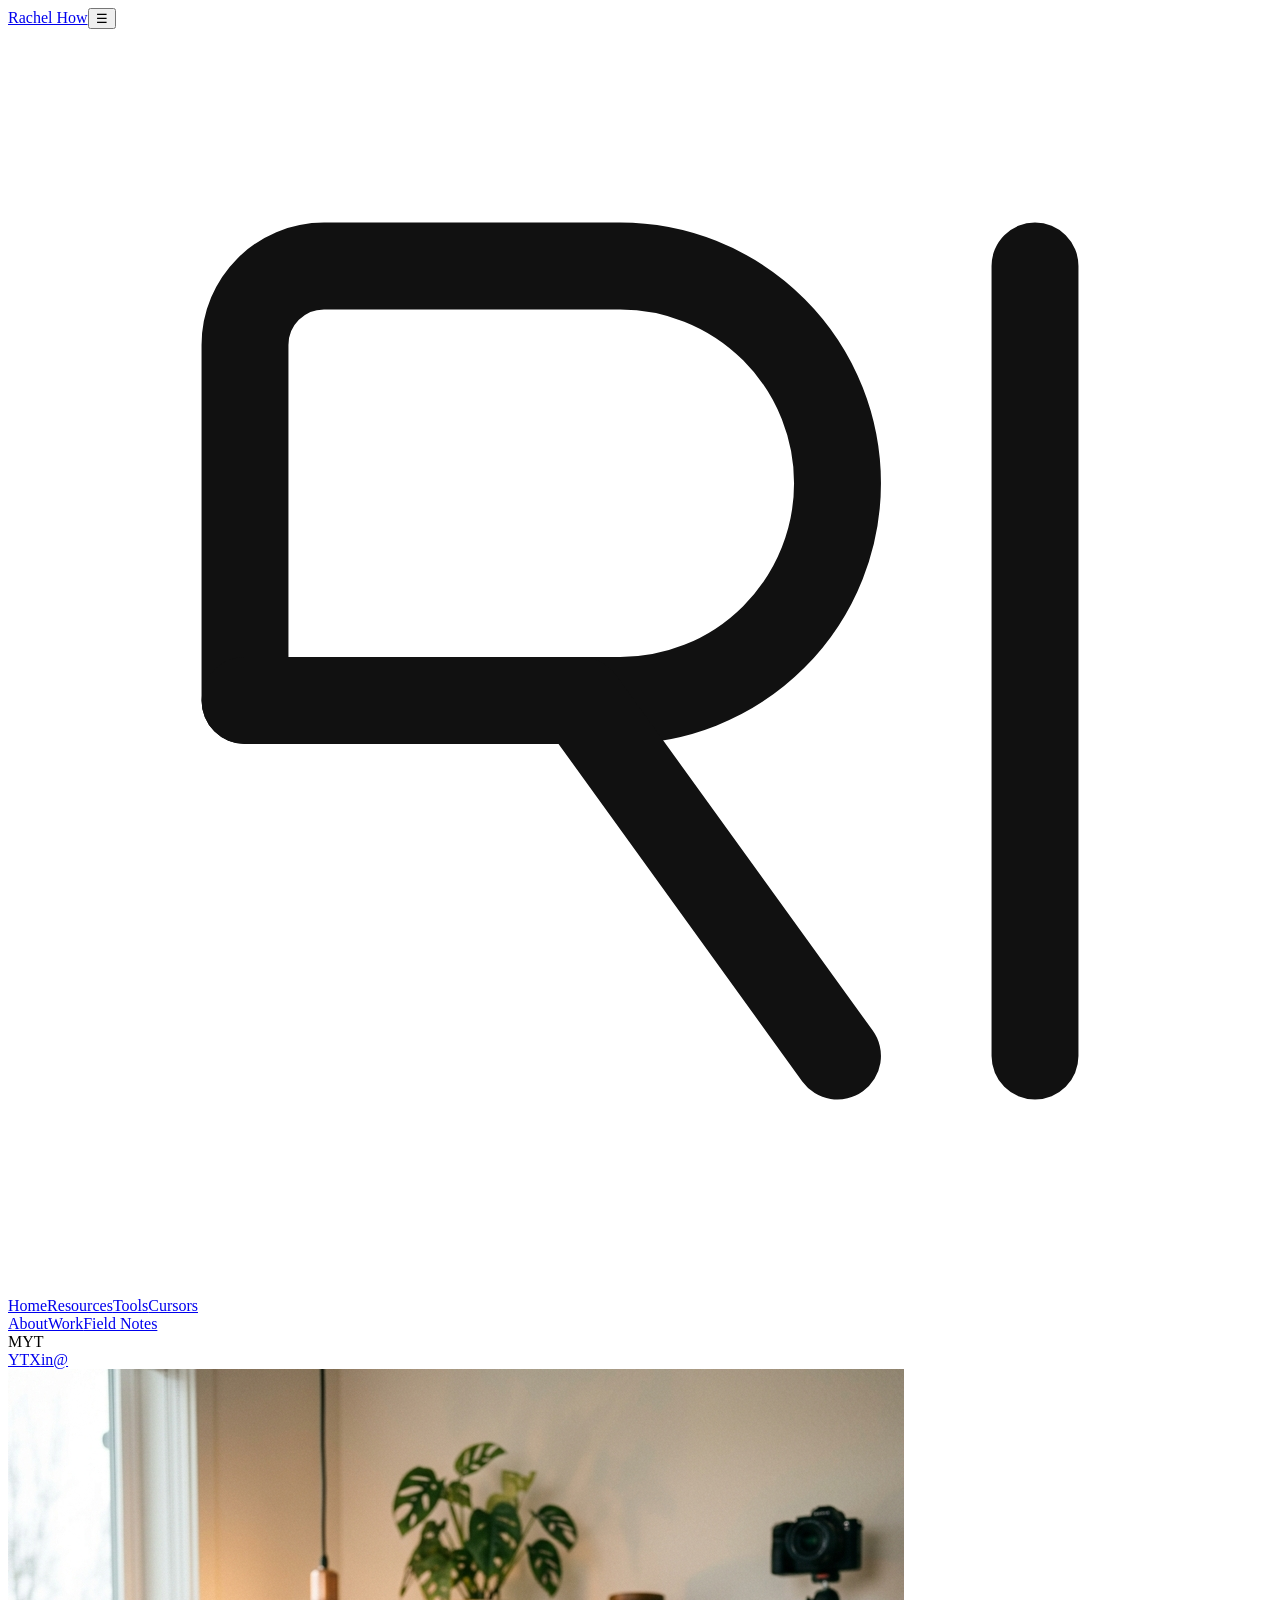
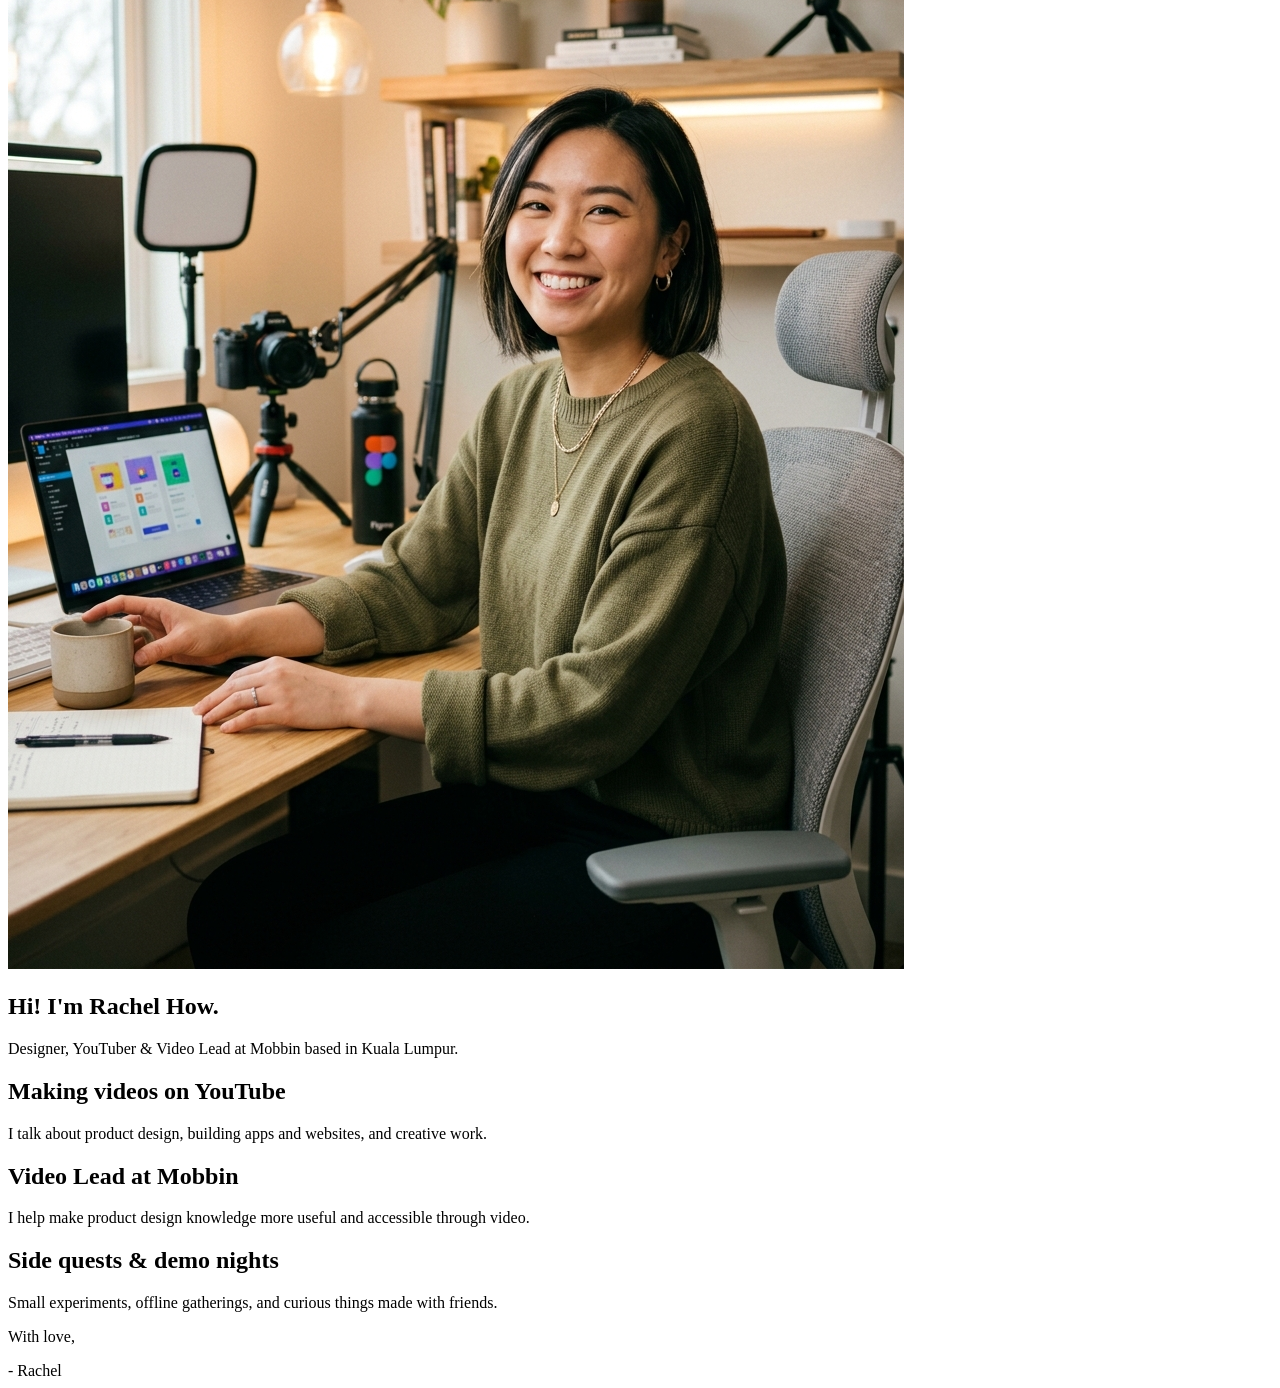
==== About/index.html @ 4137f17a "Uploaded Resources Assets images and home and resources screen code" ====
<!DOCTYPE html>
<html lang="en">
<head>
  <meta charset="UTF-8">
  <meta name="viewport" content="width=device-width, initial-scale=1.0">
  <title>About | Rachel How</title>
  <link rel="stylesheet" href="styles.css">
  <script src="script.js" type="module"></script>
</head>
<body>
  <div class="grain-overlay" aria-hidden="true"></div>
  <header class="mobile-header"><a href="../Home%20Screen/" class="mobile-logo">Rachel How</a><button class="mobile-menu-toggle" id="menuToggle" type="button" aria-label="Toggle navigation menu">&#9776;</button></header>
  <aside class="sidebar" id="sidebar" aria-label="Main navigation"><div class="sidebar-top"><a href="../Home%20Screen/" class="logo-link" aria-label="Rachel How home"><svg class="rh-logo" viewBox="0 0 32 32" fill="none" aria-hidden="true"><path d="M6 8C6 6.895 6.895 6 8 6h7.5a5.5 5.5 0 0 1 0 11H6V8Z" stroke="#111" stroke-width="2.2" stroke-linecap="round" stroke-linejoin="round"/><path d="M6 17h8.5L21 26M26 6v20" stroke="#111" stroke-width="2.2" stroke-linecap="round" stroke-linejoin="round"/></svg></a><nav class="nav-menu" aria-label="Sections"><div class="nav-group"><a href="../Home%20Screen/" class="nav-item">Home</a><a href="../Resources/" class="nav-item">Resources</a><a href="../Tools/" class="nav-item">Tools</a><a href="../Cursors/" class="nav-item">Cursors</a></div><div class="nav-group nav-group-secondary"><a href="../About/" class="nav-item active" aria-current="page">About</a><a href="../Work/" class="nav-item">Work</a><a href="../Field%20Notes/" class="nav-item">Field Notes</a></div></nav></div><div class="sidebar-bottom"><div class="live-clock-container"><span id="liveClock"></span><span class="clock-tz">MYT</span></div><div class="social-links"><a href="https://youtube.com/@rachelhow" class="social-icon" aria-label="YouTube">YT</a><a href="https://twitter.com/rachelworship" class="social-icon" aria-label="Twitter / X">X</a><a href="https://linkedin.com/in/rachelhow" class="social-icon" aria-label="LinkedIn">in</a><a href="mailto:rachel@rachelhow.com" class="social-icon" aria-label="Email">@</a></div></div></aside>
  <main class="main-content"><section id="page-about" class="page-section active"><div class="about-container"><div class="about-hero"><div class="about-portrait-wrap"><img src="../assets/images/rachel_portrait.jpg" alt="Portrait of Rachel How" class="about-portrait"></div><div class="about-intro"><h1 class="about-name">Hi! I'm Rachel How.</h1><p class="about-tagline">Designer, YouTuber &amp; Video Lead at Mobbin based in Kuala Lumpur.</p></div></div><div class="about-body"><div class="about-block"><h2>Making videos on YouTube</h2><p>I talk about product design, building apps and websites, and creative work.</p></div><div class="about-block"><h2>Video Lead at Mobbin</h2><p>I help make product design knowledge more useful and accessible through video.</p></div><div class="about-block"><h2>Side quests &amp; demo nights</h2><p>Small experiments, offline gatherings, and curious things made with friends.</p></div><div class="signature-block"><p class="sign-text">With love,</p><div class="signature-svg"><span class="handwritten-sign">- Rachel</span></div></div></div></div></section></main>
</body>
</html>
---- About/styles.css ----
@import url("../Web%20Pages/styles.css");
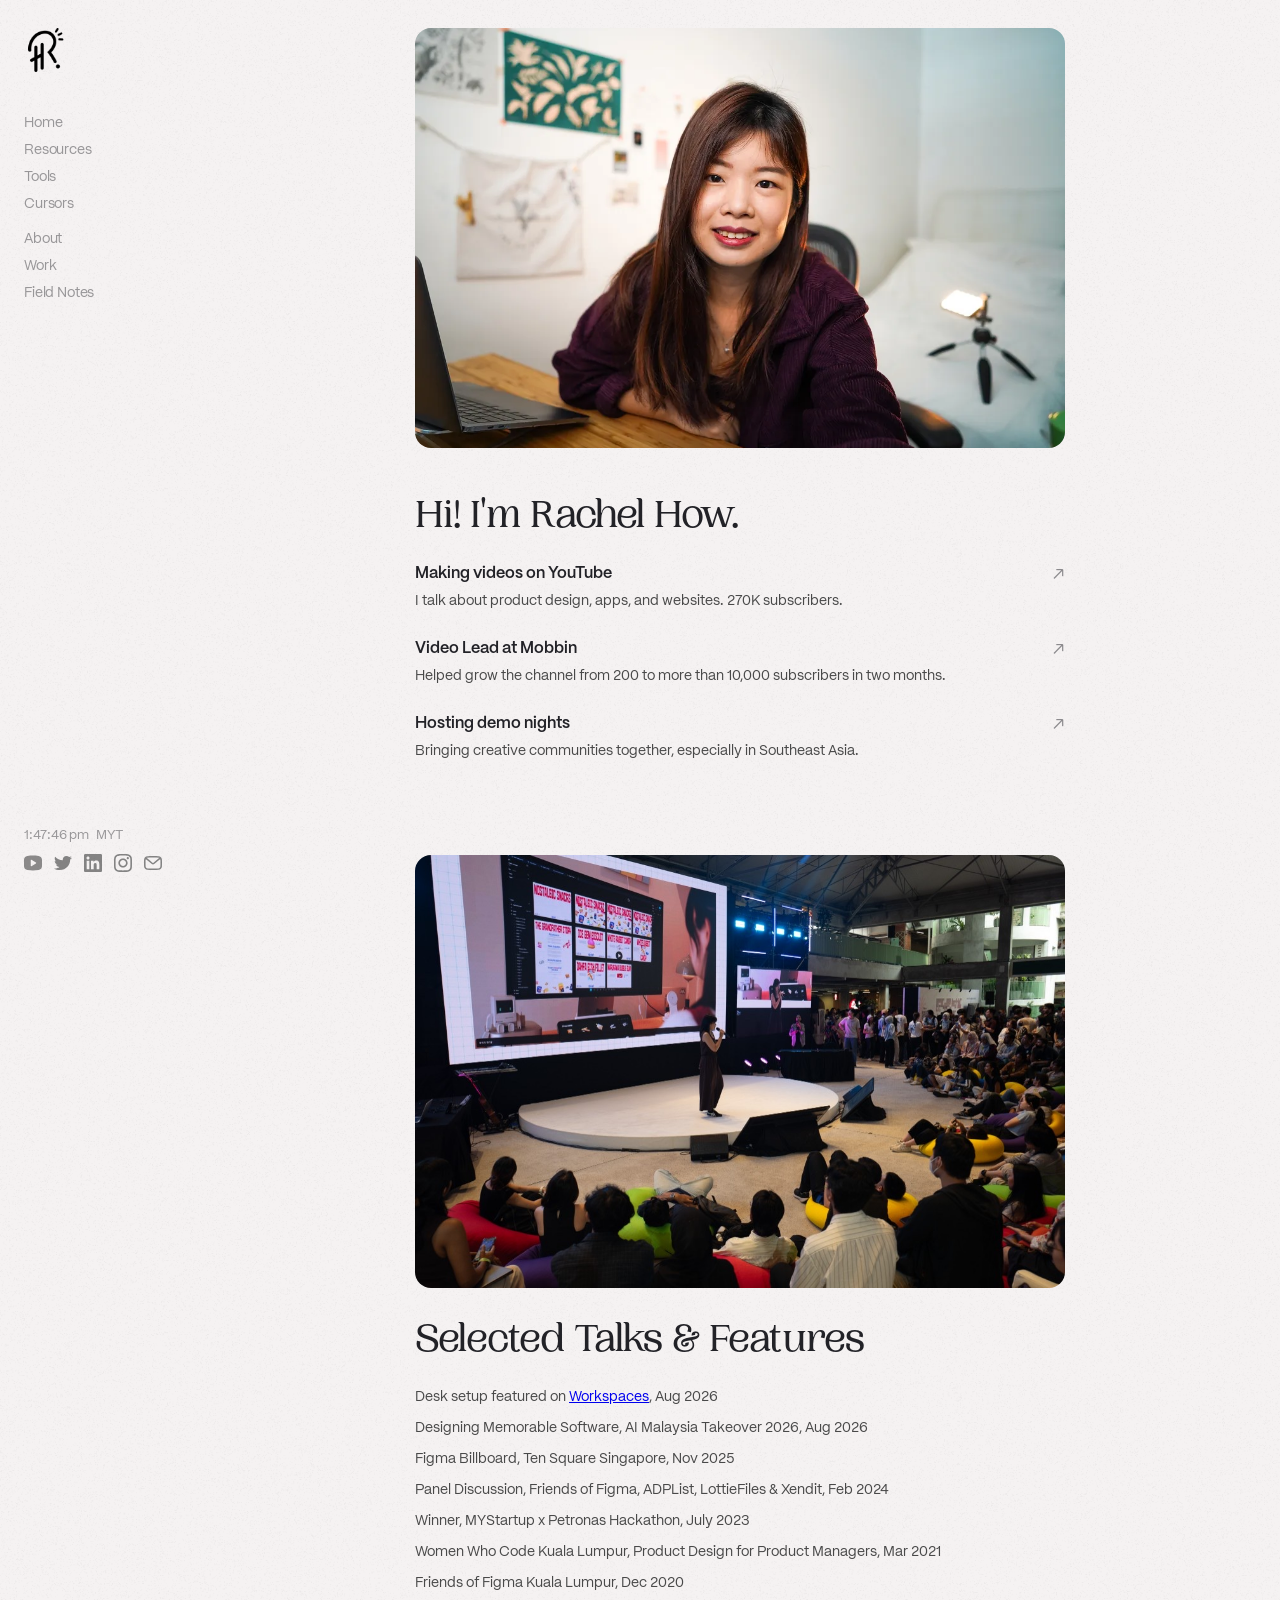
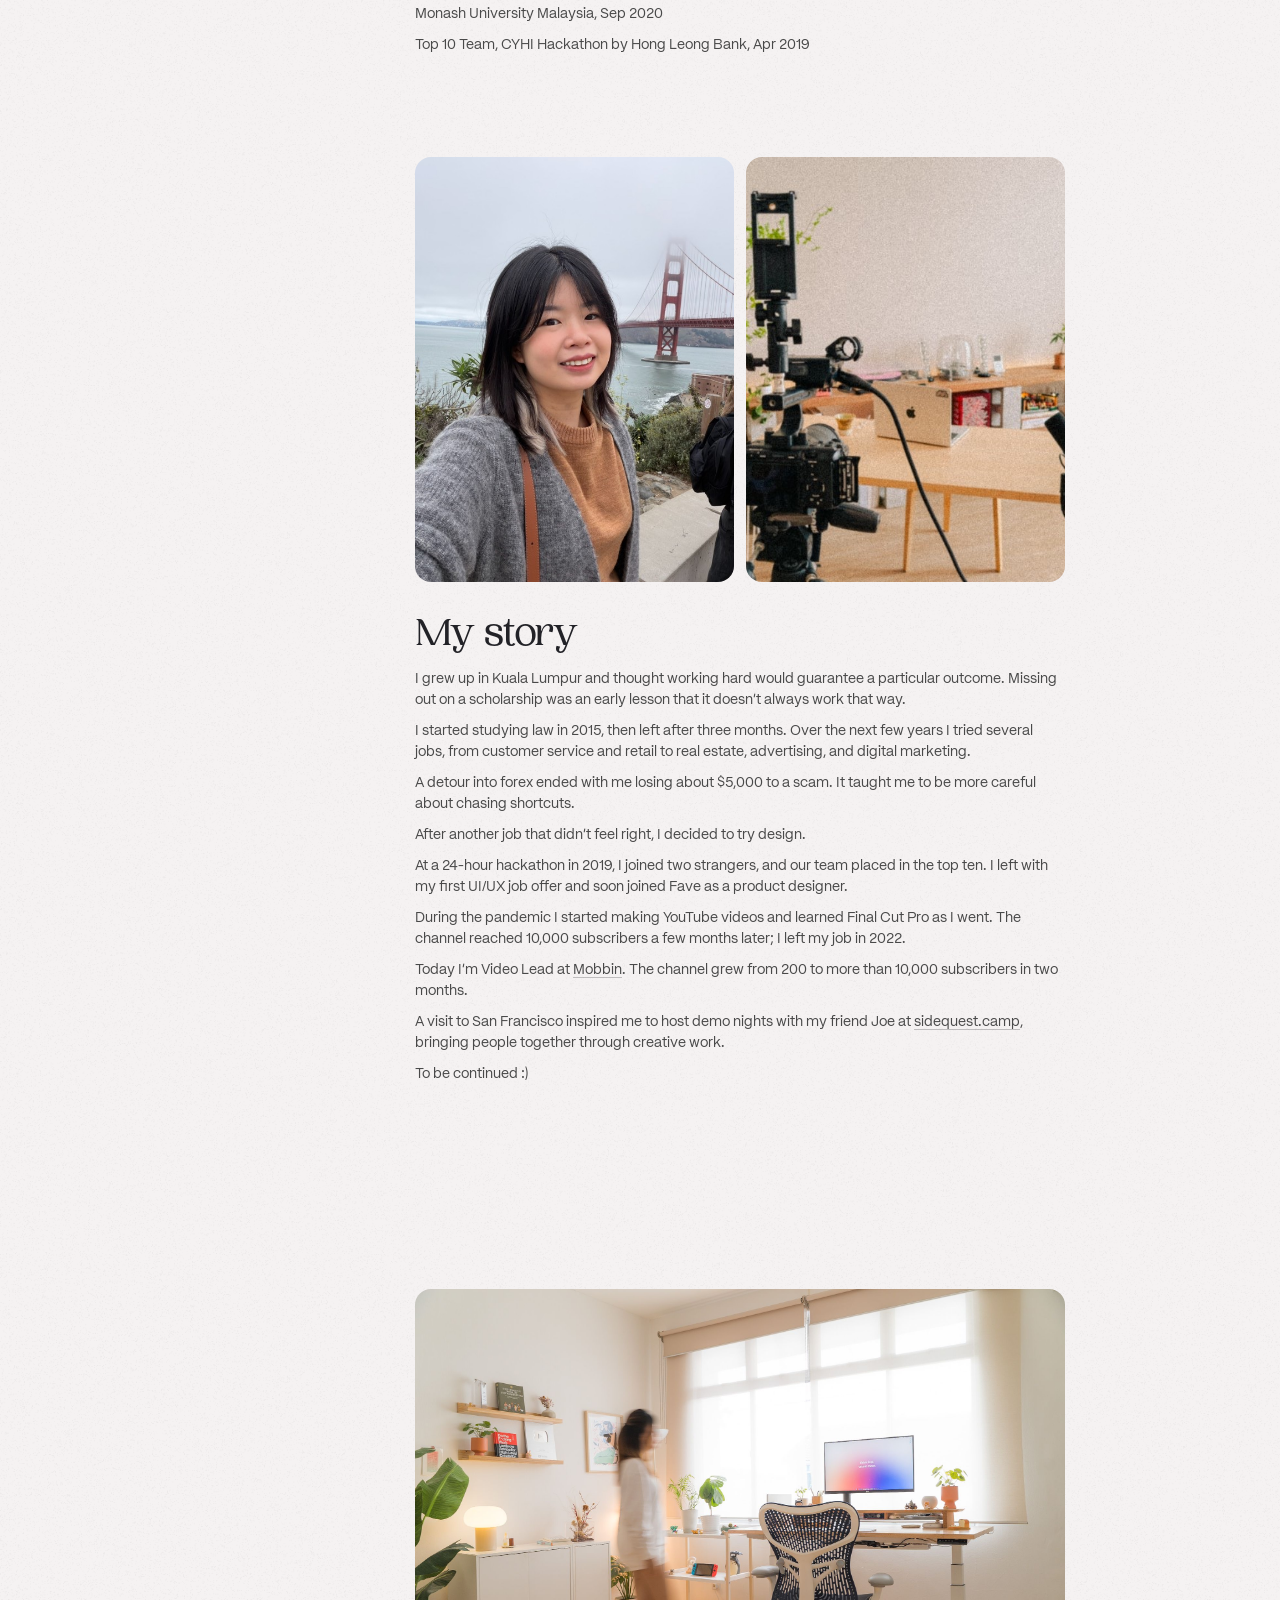
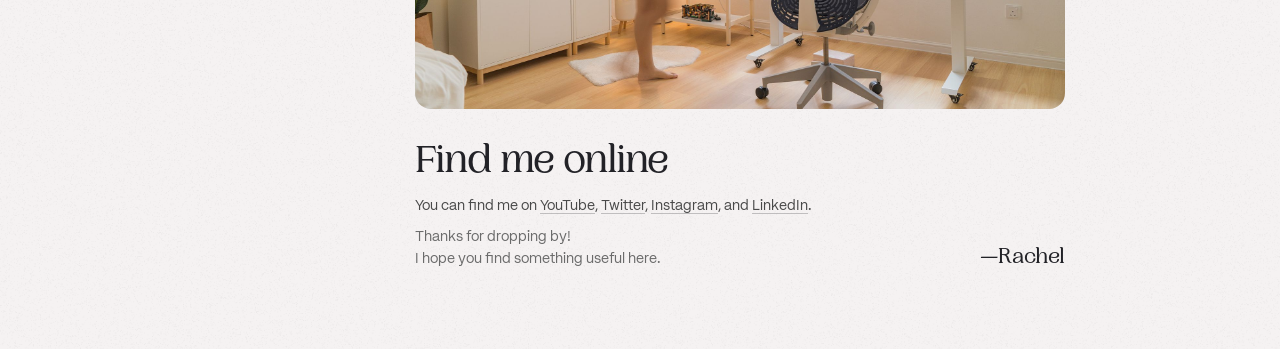
==== commit ff2d1dc6: "about screen done" ====
--- a/About/index.html
+++ b/About/index.html
@@ -1,16 +1,116 @@
-<!DOCTYPE html>
+<!doctype html>
 <html lang="en">
-<head>
-  <meta charset="UTF-8">
-  <meta name="viewport" content="width=device-width, initial-scale=1.0">
-  <title>About | Rachel How</title>
-  <link rel="stylesheet" href="styles.css">
-  <script src="script.js" type="module"></script>
-</head>
-<body>
-  <div class="grain-overlay" aria-hidden="true"></div>
-  <header class="mobile-header"><a href="../Home%20Screen/" class="mobile-logo">Rachel How</a><button class="mobile-menu-toggle" id="menuToggle" type="button" aria-label="Toggle navigation menu">&#9776;</button></header>
-  <aside class="sidebar" id="sidebar" aria-label="Main navigation"><div class="sidebar-top"><a href="../Home%20Screen/" class="logo-link" aria-label="Rachel How home"><svg class="rh-logo" viewBox="0 0 32 32" fill="none" aria-hidden="true"><path d="M6 8C6 6.895 6.895 6 8 6h7.5a5.5 5.5 0 0 1 0 11H6V8Z" stroke="#111" stroke-width="2.2" stroke-linecap="round" stroke-linejoin="round"/><path d="M6 17h8.5L21 26M26 6v20" stroke="#111" stroke-width="2.2" stroke-linecap="round" stroke-linejoin="round"/></svg></a><nav class="nav-menu" aria-label="Sections"><div class="nav-group"><a href="../Home%20Screen/" class="nav-item">Home</a><a href="../Resources/" class="nav-item">Resources</a><a href="../Tools/" class="nav-item">Tools</a><a href="../Cursors/" class="nav-item">Cursors</a></div><div class="nav-group nav-group-secondary"><a href="../About/" class="nav-item active" aria-current="page">About</a><a href="../Work/" class="nav-item">Work</a><a href="../Field%20Notes/" class="nav-item">Field Notes</a></div></nav></div><div class="sidebar-bottom"><div class="live-clock-container"><span id="liveClock"></span><span class="clock-tz">MYT</span></div><div class="social-links"><a href="https://youtube.com/@rachelhow" class="social-icon" aria-label="YouTube">YT</a><a href="https://twitter.com/rachelworship" class="social-icon" aria-label="Twitter / X">X</a><a href="https://linkedin.com/in/rachelhow" class="social-icon" aria-label="LinkedIn">in</a><a href="mailto:rachel@rachelhow.com" class="social-icon" aria-label="Email">@</a></div></div></aside>
-  <main class="main-content"><section id="page-about" class="page-section active"><div class="about-container"><div class="about-hero"><div class="about-portrait-wrap"><img src="../assets/images/rachel_portrait.jpg" alt="Portrait of Rachel How" class="about-portrait"></div><div class="about-intro"><h1 class="about-name">Hi! I'm Rachel How.</h1><p class="about-tagline">Designer, YouTuber &amp; Video Lead at Mobbin based in Kuala Lumpur.</p></div></div><div class="about-body"><div class="about-block"><h2>Making videos on YouTube</h2><p>I talk about product design, building apps and websites, and creative work.</p></div><div class="about-block"><h2>Video Lead at Mobbin</h2><p>I help make product design knowledge more useful and accessible through video.</p></div><div class="about-block"><h2>Side quests &amp; demo nights</h2><p>Small experiments, offline gatherings, and curious things made with friends.</p></div><div class="signature-block"><p class="sign-text">With love,</p><div class="signature-svg"><span class="handwritten-sign">- Rachel</span></div></div></div></div></section></main>
-</body>
+  <head>
+    <meta charset="UTF-8" />
+    <meta name="viewport" content="width=device-width, initial-scale=1.0" />
+    <meta name="theme-color" content="#f5f2f2" />
+    <title>About | Rachel How</title>
+    <meta name="description" content="About Rachel How: designer, YouTuber, and video lead based in Kuala Lumpur." />
+    <link rel="preload" href="../assets/fonts/PPWoodland-Light.woff2" as="font" type="font/woff2" crossorigin />
+    <link rel="preload" href="../assets/fonts/PPWoodland-Regular.woff2" as="font" type="font/woff2" crossorigin />
+    <link rel="preload" href="../assets/fonts/PPMori-Regular.woff2" as="font" type="font/woff2" crossorigin />
+    <link rel="stylesheet" href="./styles.css?v=1" />
+    <script src="./script.js?v=1" type="module"></script>
+  </head>
+  <body>
+    <aside class="sidebar" aria-label="Main navigation">
+      <div class="sidebar-head">
+        <a class="brand" href="../Home%20Screen/index.html" aria-label="Rachel How home"><img src="../assets/home-screen/images/brand-mark.png" alt="Rachel How" /></a>
+        <button class="menu-toggle" type="button" aria-label="Open menu" aria-expanded="false" aria-controls="mobile-navigation"><span></span><span></span><span></span></button>
+      </div>
+      <nav class="navigation" aria-label="Primary">
+        <a class="nav-link" href="../Home%20Screen/index.html">Home</a>
+        <a class="nav-link" href="../Resources/index.html">Resources</a>
+        <a class="nav-link" href="../Tools/index.html">Tools</a>
+        <a class="nav-link" href="../Cursors/index.html">Cursors</a>
+        <a class="nav-link nav-spaced" href="./index.html" aria-current="page">About</a>
+        <a class="nav-link" href="../Work/index.html">Work</a>
+        <a class="nav-link" href="../Field%20Notes/index.html">Field Notes</a>
+      </nav>
+      <div class="sidebar-bottom">
+        <time class="local-time" id="local-time"><span class="local-clock-value"></span><span class="local-clock-zone"></span></time>
+        <div class="social-links" aria-label="Social links">
+          <a href="https://youtube.com/c/rachelhow" aria-label="YouTube" target="_blank" rel="noreferrer"><img src="../assets/home-screen/icons/youtube.svg" alt="" /></a>
+          <a href="https://twitter.com/rachelhxw" aria-label="Twitter" target="_blank" rel="noreferrer"><img src="../assets/home-screen/icons/twitter.svg" alt="" /></a>
+          <a href="https://www.linkedin.com/in/rachelhow" aria-label="LinkedIn" target="_blank" rel="noreferrer"><img src="../assets/home-screen/icons/linkedin.svg" alt="" /></a>
+          <a href="https://instagram.com/rachelhxw" aria-label="Instagram" target="_blank" rel="noreferrer"><img src="../assets/home-screen/icons/instagram.svg" alt="" /></a>
+          <a href="mailto:rachel@rachelhow.com" aria-label="Email"><img src="../assets/home-screen/icons/email.svg" alt="" /></a>
+        </div>
+      </div>
+      <nav class="mobile-navigation" id="mobile-navigation" aria-label="Mobile primary" hidden>
+        <a href="../Home%20Screen/index.html">Home</a>
+        <a href="../Resources/index.html">Resources</a>
+        <a href="../Tools/index.html">Tools</a>
+        <a href="../Cursors/index.html">Cursors</a>
+        <a href="./index.html" aria-current="page">About</a>
+        <a href="../Work/index.html">Work</a>
+        <a href="../Field%20Notes/index.html">Field Notes</a>
+      </nav>
+    </aside>
+
+    <main class="page-content about-page">
+      <div class="about-layout">
+        <div class="about-column">
+          <img class="about-photo about-hero-image" src="./assets/images/hero-rachel.webp" alt="Rachel How" width="882" height="588" />
+
+          <section class="about-offset about-intro" aria-labelledby="about-title">
+            <h1 class="about-heading" id="about-title">Hi! I'm Rachel How.</h1>
+            <div class="about-now-row">
+              <a class="about-link" href="https://youtube.com/@rachelhow" target="_blank" rel="noopener noreferrer">Making videos on YouTube <span aria-hidden="true">↗</span></a>
+              <p>I talk about product design, apps, and websites. 270K subscribers.</p>
+            </div>
+            <div class="about-now-row">
+              <a class="about-link" href="https://youtube.com/@mobbindesign" target="_blank" rel="noopener noreferrer">Video Lead at Mobbin <span aria-hidden="true">↗</span></a>
+              <p>Helped grow the channel from 200 to more than 10,000 subscribers in two months.</p>
+            </div>
+            <div class="about-now-row">
+              <a class="about-link" href="https://sidequest.camp" target="_blank" rel="noopener noreferrer">Hosting demo nights <span aria-hidden="true">↗</span></a>
+              <p>Bringing creative communities together, especially in Southeast Asia.</p>
+            </div>
+          </section>
+
+          <section class="about-offset about-talks" aria-labelledby="talks-title">
+            <img class="about-photo about-speaking-image" src="./assets/images/speaking.jpg" alt="Rachel How speaking on stage" width="1024" height="682" />
+            <h2 class="about-heading about-heading-spaced" id="talks-title">Selected Talks &amp; Features</h2>
+            <div class="about-milestones">
+              <p>Desk setup featured on <a href="https://workspaces.xyz/p/542-rachel-how" target="_blank" rel="noopener noreferrer">Workspaces</a>, Aug 2026</p>
+              <p>Designing Memorable Software, AI Malaysia Takeover 2026, Aug 2026</p>
+              <p>Figma Billboard, Ten Square Singapore, Nov 2025</p>
+              <p>Panel Discussion, Friends of Figma, ADPList, LottieFiles &amp; Xendit, Feb 2024</p>
+              <p>Winner, MYStartup x Petronas Hackathon, July 2023</p>
+              <p>Women Who Code Kuala Lumpur, Product Design for Product Managers, Mar 2021</p>
+              <p>Friends of Figma Kuala Lumpur, Dec 2020</p>
+              <p>Monash University Malaysia, Sep 2020</p>
+              <p>Top 10 Team, CYHI Hackathon by Hong Leong Bank, Apr 2019</p>
+            </div>
+          </section>
+
+          <section class="about-offset about-story" aria-labelledby="story-title">
+            <div class="about-story-photos">
+              <img class="about-photo" src="./assets/images/san-francisco.jpg" alt="Rachel How at the Golden Gate Bridge" width="576" height="1024" />
+              <img class="about-photo" src="./assets/images/studio.jpg" alt="Rachel How's filming studio" width="1024" height="576" />
+            </div>
+            <h2 class="about-heading" id="story-title">My story</h2>
+            <p>I grew up in Kuala Lumpur and thought working hard would guarantee a particular outcome. Missing out on a scholarship was an early lesson that it doesn't always work that way.</p>
+            <p>I started studying law in 2015, then left after three months. Over the next few years I tried several jobs, from customer service and retail to real estate, advertising, and digital marketing.</p>
+            <p>A detour into forex ended with me losing about $5,000 to a scam. It taught me to be more careful about chasing shortcuts.</p>
+            <p>After another job that didn't feel right, I decided to try design.</p>
+            <p>At a 24-hour hackathon in 2019, I joined two strangers, and our team placed in the top ten. I left with my first UI/UX job offer and soon joined Fave as a product designer.</p>
+            <p>During the pandemic I started making YouTube videos and learned Final Cut Pro as I went. The channel reached 10,000 subscribers a few months later; I left my job in 2022.</p>
+            <p>Today I'm Video Lead at <a href="https://youtube.com/@mobbindesign" target="_blank" rel="noopener noreferrer">Mobbin</a>. The channel grew from 200 to more than 10,000 subscribers in two months.</p>
+            <p>A visit to San Francisco inspired me to host demo nights with my friend Joe at <a href="https://sidequest.camp" target="_blank" rel="noopener noreferrer">sidequest.camp</a>, bringing people together through creative work.</p>
+            <p>To be continued :)</p>
+          </section>
+
+          <img class="about-photo about-office-image" src="./assets/images/home-office.jpg" alt="Rachel How's home office" width="1918" height="1279" />
+
+          <section class="about-offset about-find" aria-labelledby="find-title">
+            <h2 class="about-heading" id="find-title">Find me online</h2>
+            <p>You can find me on <a href="https://youtube.com/c/rachelhow" target="_blank" rel="noopener noreferrer">YouTube</a>, <a href="https://twitter.com/rachelhxw" target="_blank" rel="noopener noreferrer">Twitter</a>, <a href="https://instagram.com/rachelhxw" target="_blank" rel="noopener noreferrer">Instagram</a>, and <a href="https://www.linkedin.com/in/rachelhow" target="_blank" rel="noopener noreferrer">LinkedIn</a>.</p>
+            <div class="about-signoff"><span>Thanks for dropping by!<br />I hope you find something useful here.</span><span>—Rachel</span></div>
+          </section>
+        </div>
+      </div>
+    </main>
+  </body>
 </html>
--- a/About/styles.css
+++ b/About/styles.css
@@ -1 +1,247 @@
-@import url("../Web%20Pages/styles.css");+@import url("../Tools/styles.css?v=5");
+
+.page-content.about-page {
+	padding: 28px 48px 80px;
+}
+
+.about-layout {
+	width: 100%;
+	max-width: 1200px;
+	margin: 0 auto;
+	padding: 0 20px;
+}
+
+.about-column {
+	width: 100%;
+	max-width: 840px;
+	margin: 0 auto;
+}
+
+.about-photo {
+	display: block;
+	max-width: 100%;
+	border-radius: 16px;
+	object-fit: cover;
+}
+
+.about-hero-image,
+.about-speaking-image,
+.about-office-image {
+	width: 100%;
+	max-width: 650px;
+	margin-right: auto;
+	margin-left: auto;
+}
+
+.about-hero-image {
+	height: 420px;
+	margin-bottom: 48px;
+}
+
+.about-offset {
+	width: 100%;
+	max-width: 650px;
+	margin: 0 auto;
+}
+
+.about-heading {
+	margin: 0 0 8px;
+	color: #222227;
+	font-family: "PP Woodland", serif;
+	font-size: 40px;
+	font-weight: 400;
+	line-height: 46px;
+	letter-spacing: -0.83px;
+}
+
+.about-now-row {
+	display: flex;
+	min-height: 75px;
+	flex-direction: column;
+	gap: 4px;
+	padding: 4px 0;
+}
+
+.about-link {
+	display: flex;
+	align-items: center;
+	justify-content: space-between;
+	gap: 8px;
+	margin-top: 8px;
+	color: #222227;
+	font-family: "PP Mori", sans-serif;
+	font-size: 16px;
+	font-weight: 600;
+	line-height: 24px;
+	text-decoration: none;
+	transition: color 150ms ease;
+}
+
+.about-link span {
+	color: rgba(34, 34, 39, 0.5);
+	font-size: 18px;
+	font-weight: 400;
+	transition: color 150ms ease, transform 150ms ease;
+}
+
+.about-link:hover,
+.about-link:focus-visible,
+.about-find a:hover,
+.about-find a:focus-visible {
+	color: #777;
+}
+
+.about-link:hover span,
+.about-link:focus-visible span {
+	color: #222227;
+	transform: translate(2px, -2px);
+}
+
+.about-now-row p,
+.about-milestones p,
+.about-story > p,
+.about-find > p {
+	margin: 0 0 10px;
+	color: #494949;
+	font-family: "PP Mori", sans-serif;
+	font-size: 14px;
+	font-weight: 400;
+	line-height: 21px;
+}
+
+.about-speaking-image {
+	height: auto;
+	margin-bottom: 32px;
+}
+
+.about-heading-spaced {
+	margin-top: 12px;
+}
+
+.about-talks {
+	padding-top: 80px;
+}
+
+.about-milestones {
+	padding: 12px 0;
+}
+
+.about-story {
+	min-height: 1164px;
+	padding-top: 80px;
+}
+
+.about-story-photos {
+	display: grid;
+	grid-template-columns: repeat(2, minmax(0, 1fr));
+	gap: 12px;
+	margin-bottom: 32px;
+}
+
+.about-story-photos img {
+	width: 100%;
+	height: 425px;
+	aspect-ratio: 3 / 4;
+}
+
+.about-story > p a,
+.about-find > p a {
+	color: inherit;
+	text-decoration: underline;
+	text-decoration-color: rgba(34, 34, 39, 0.25);
+	text-underline-offset: 3px;
+	transition: color 150ms ease;
+}
+
+.about-office-image {
+	height: 420px;
+	margin-top: 48px;
+}
+
+.about-find {
+	padding-top: 32px;
+}
+
+.about-signoff {
+	display: flex;
+	align-items: flex-end;
+	justify-content: space-between;
+	gap: 16px;
+	margin-top: 8px;
+	color: #6b6b6b;
+	font-family: "PP Mori", sans-serif;
+	font-size: 14px;
+	line-height: 21.7px;
+}
+
+.about-signoff span:last-child {
+	color: #222227;
+	font-family: "PP Woodland", serif;
+	font-size: 22px;
+	white-space: nowrap;
+}
+
+@media (max-width: 991px) {
+	.page-content.about-page {
+		width: 100%;
+		margin: 0;
+		padding: 80px 16px 60px;
+	}
+
+	.about-layout {
+		max-width: none;
+		padding: 0;
+	}
+
+	.about-column,
+	.about-offset {
+		max-width: none;
+	}
+
+	.about-hero-image {
+		height: auto;
+		aspect-ratio: 3 / 2;
+	}
+
+	.about-story {
+		min-height: 0;
+	}
+
+	.about-story-photos img {
+		height: auto;
+	}
+
+	.about-office-image {
+		height: auto;
+		aspect-ratio: 3 / 2;
+	}
+
+	.about-heading {
+		font-size: 34px;
+		line-height: 40px;
+	}
+}
+
+@media (max-width: 479px) {
+	.about-heading {
+		font-size: 30px;
+		line-height: 36px;
+	}
+
+	.about-link {
+		min-height: 44px;
+	}
+
+	.about-signoff {
+		align-items: flex-start;
+	}
+}
+
+@media (prefers-reduced-motion: reduce) {
+	.about-link,
+	.about-link span,
+	.about-story > p a,
+	.about-find > p a {
+		transition: none;
+	}
+}
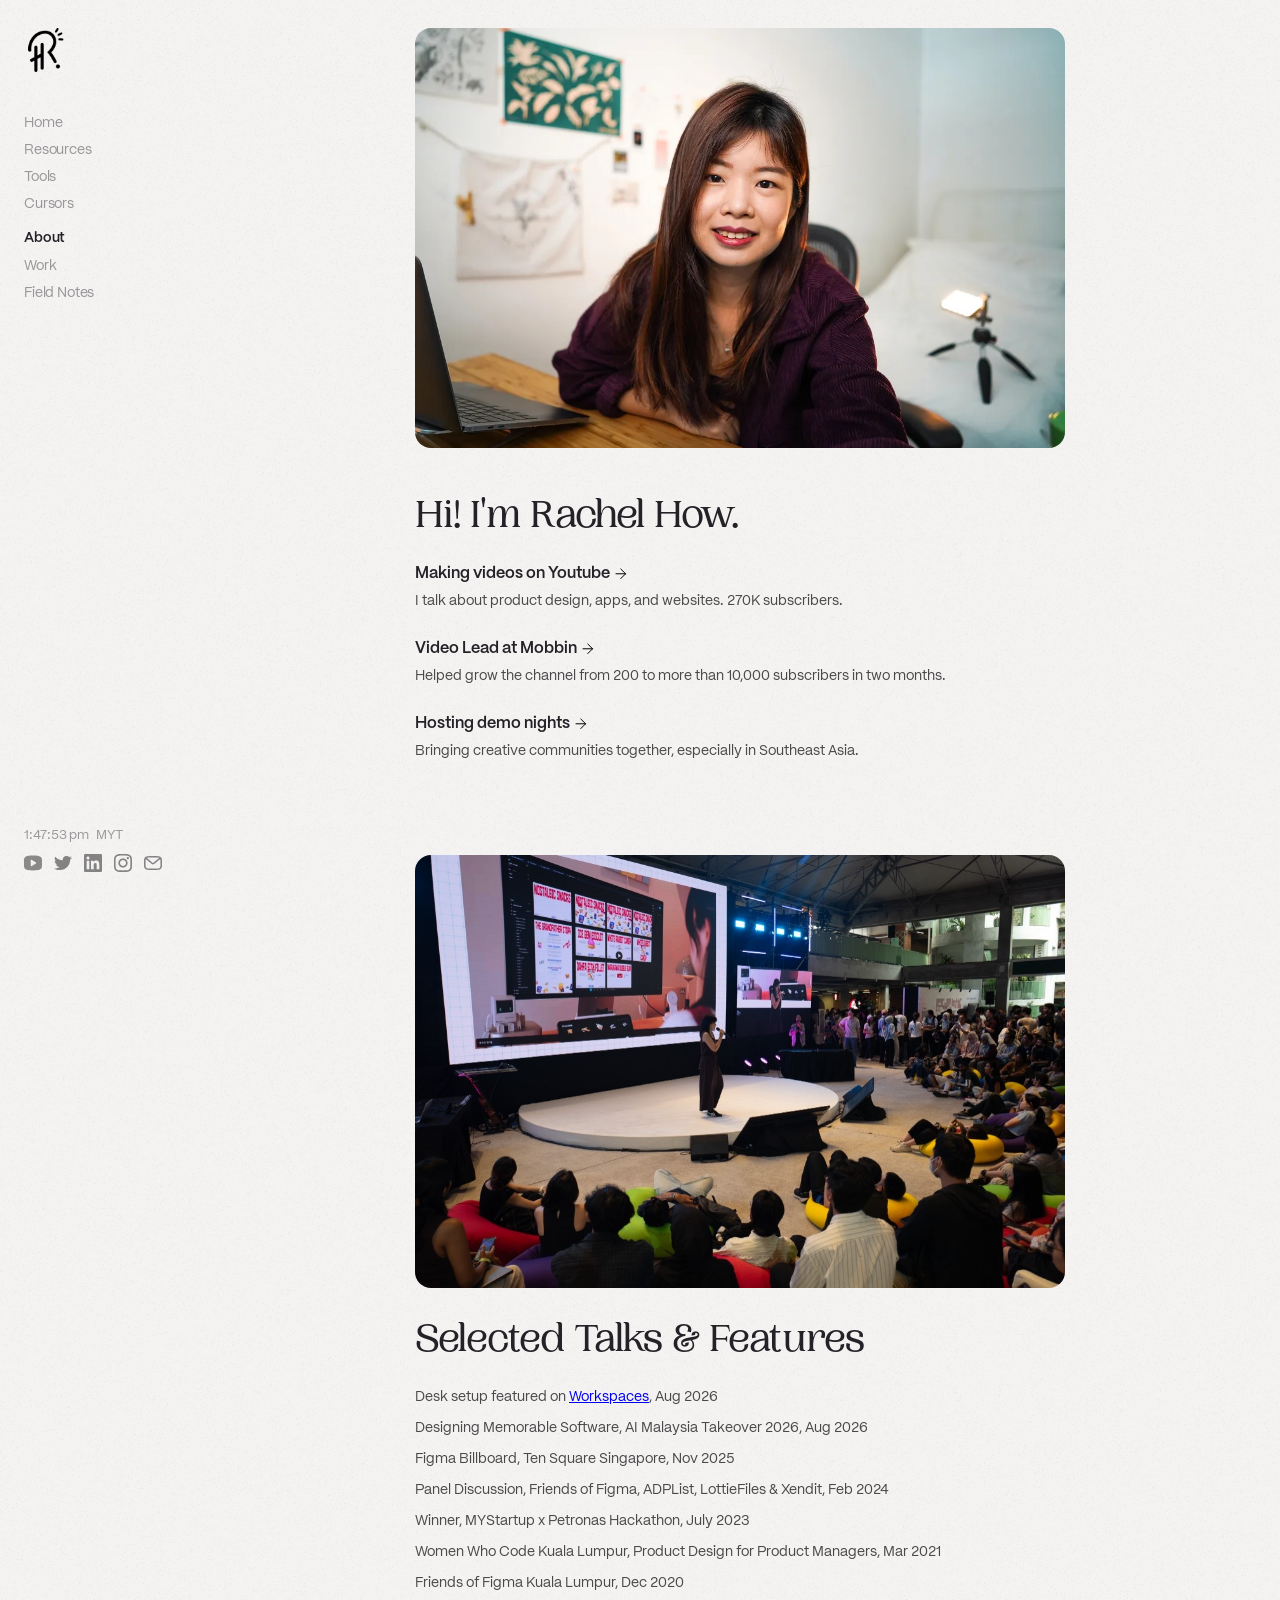
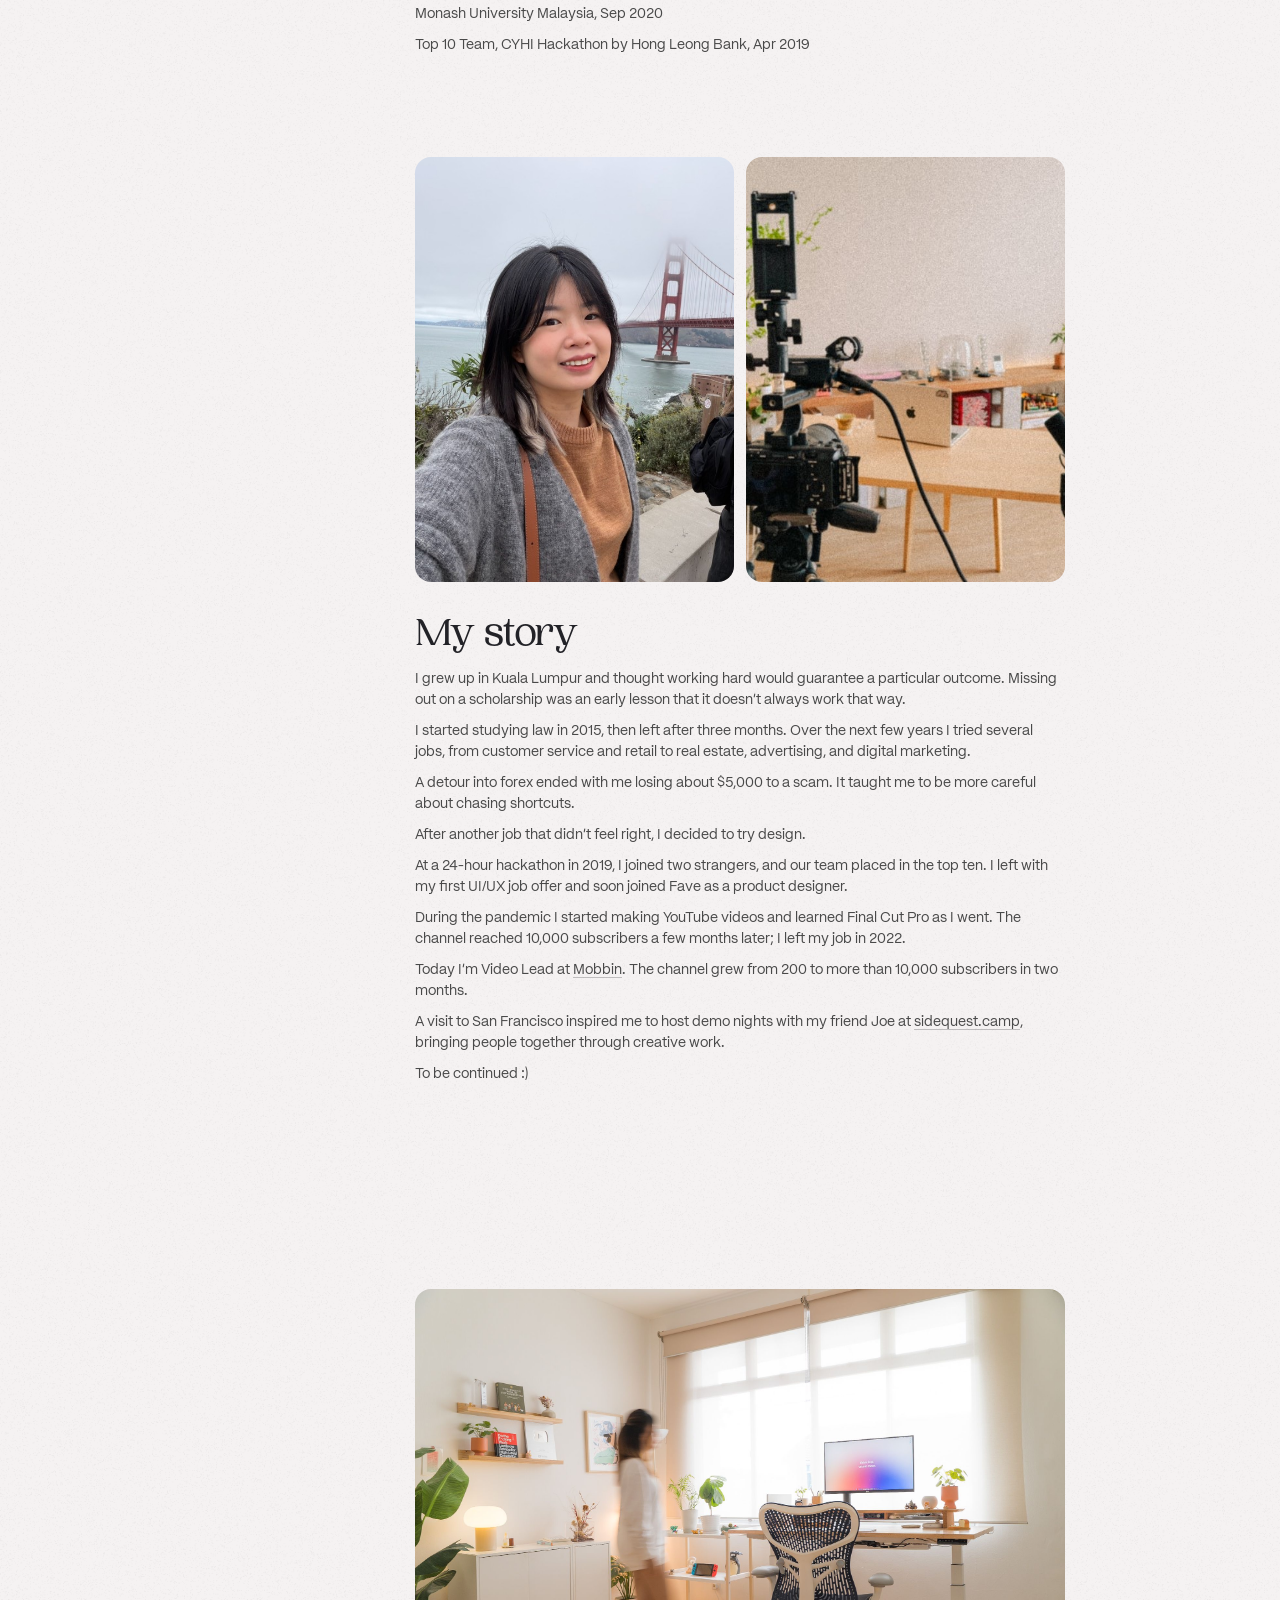
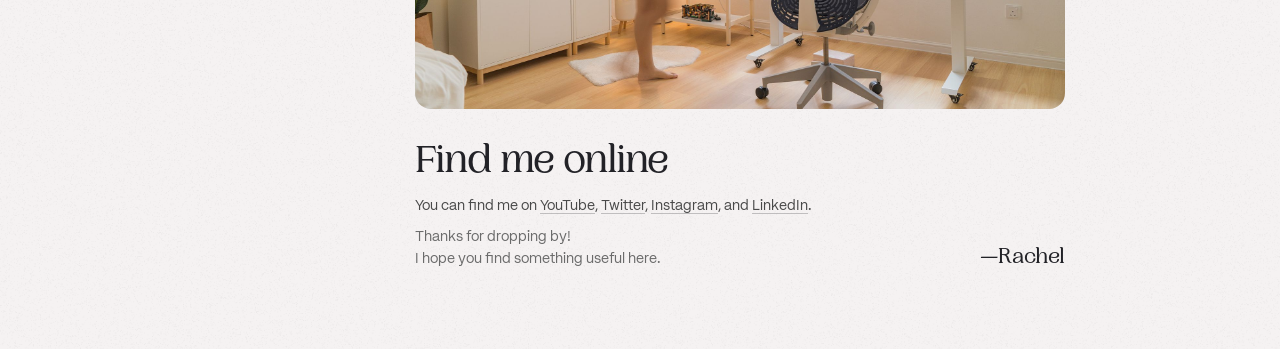
==== commit e6e70f20: "Fix About active and hover states" ====
--- a/About/index.html
+++ b/About/index.html
@@ -9,7 +9,7 @@
     <link rel="preload" href="../assets/fonts/PPWoodland-Light.woff2" as="font" type="font/woff2" crossorigin />
     <link rel="preload" href="../assets/fonts/PPWoodland-Regular.woff2" as="font" type="font/woff2" crossorigin />
     <link rel="preload" href="../assets/fonts/PPMori-Regular.woff2" as="font" type="font/woff2" crossorigin />
-    <link rel="stylesheet" href="./styles.css?v=1" />
+    <link rel="stylesheet" href="./styles.css?v=3" />
     <script src="./script.js?v=1" type="module"></script>
   </head>
   <body>
@@ -23,7 +23,7 @@
         <a class="nav-link" href="../Resources/index.html">Resources</a>
         <a class="nav-link" href="../Tools/index.html">Tools</a>
         <a class="nav-link" href="../Cursors/index.html">Cursors</a>
-        <a class="nav-link nav-spaced" href="./index.html" aria-current="page">About</a>
+        <a class="nav-link current nav-spaced" href="./index.html" aria-current="page">About</a>
         <a class="nav-link" href="../Work/index.html">Work</a>
         <a class="nav-link" href="../Field%20Notes/index.html">Field Notes</a>
       </nav>
@@ -56,15 +56,15 @@
           <section class="about-offset about-intro" aria-labelledby="about-title">
             <h1 class="about-heading" id="about-title">Hi! I'm Rachel How.</h1>
             <div class="about-now-row">
-              <a class="about-link" href="https://youtube.com/@rachelhow" target="_blank" rel="noopener noreferrer">Making videos on YouTube <span aria-hidden="true">↗</span></a>
+              <a class="about-link" href="https://youtube.com/@rachelhow" target="_blank" rel="noopener noreferrer">Making videos on Youtube <img src="./assets/images/arrow-right-circle.svg" alt="" aria-hidden="true" /></a>
               <p>I talk about product design, apps, and websites. 270K subscribers.</p>
             </div>
             <div class="about-now-row">
-              <a class="about-link" href="https://youtube.com/@mobbindesign" target="_blank" rel="noopener noreferrer">Video Lead at Mobbin <span aria-hidden="true">↗</span></a>
+              <a class="about-link" href="https://youtube.com/@mobbindesign" target="_blank" rel="noopener noreferrer">Video Lead at Mobbin <img src="./assets/images/arrow-right-circle.svg" alt="" aria-hidden="true" /></a>
               <p>Helped grow the channel from 200 to more than 10,000 subscribers in two months.</p>
             </div>
             <div class="about-now-row">
-              <a class="about-link" href="https://sidequest.camp" target="_blank" rel="noopener noreferrer">Hosting demo nights <span aria-hidden="true">↗</span></a>
+              <a class="about-link" href="https://sidequest.camp" target="_blank" rel="noopener noreferrer">Hosting demo nights <img src="./assets/images/arrow-right-circle.svg" alt="" aria-hidden="true" /></a>
               <p>Bringing creative communities together, especially in Southeast Asia.</p>
             </div>
           </section>
--- a/About/styles.css
+++ b/About/styles.css
@@ -65,8 +65,8 @@
 .about-link {
 	display: flex;
 	align-items: center;
-	justify-content: space-between;
-	gap: 8px;
+	justify-content: flex-start;
+	gap: 1px;
 	margin-top: 8px;
 	color: #222227;
 	font-family: "PP Mori", sans-serif;
@@ -74,27 +74,25 @@
 	font-weight: 600;
 	line-height: 24px;
 	text-decoration: none;
-	transition: color 150ms ease;
-}
-
-.about-link span {
-	color: rgba(34, 34, 39, 0.5);
-	font-size: 18px;
-	font-weight: 400;
-	transition: color 150ms ease, transform 150ms ease;
-}
-
-.about-link:hover,
-.about-link:focus-visible,
+	transition: none;
+}
+
+.about-link img {
+	display: block;
+	width: 20px;
+	height: 20px;
+	flex: none;
+	object-fit: contain;
+}
+
 .about-find a:hover,
 .about-find a:focus-visible {
 	color: #777;
 }
 
-.about-link:hover span,
-.about-link:focus-visible span {
-	color: #222227;
-	transform: translate(2px, -2px);
+.about-link:focus-visible {
+	outline: 2px solid #222227;
+	outline-offset: 3px;
 }
 
 .about-now-row p,
@@ -239,7 +237,6 @@
 
 @media (prefers-reduced-motion: reduce) {
 	.about-link,
-	.about-link span,
 	.about-story > p a,
 	.about-find > p a {
 		transition: none;
